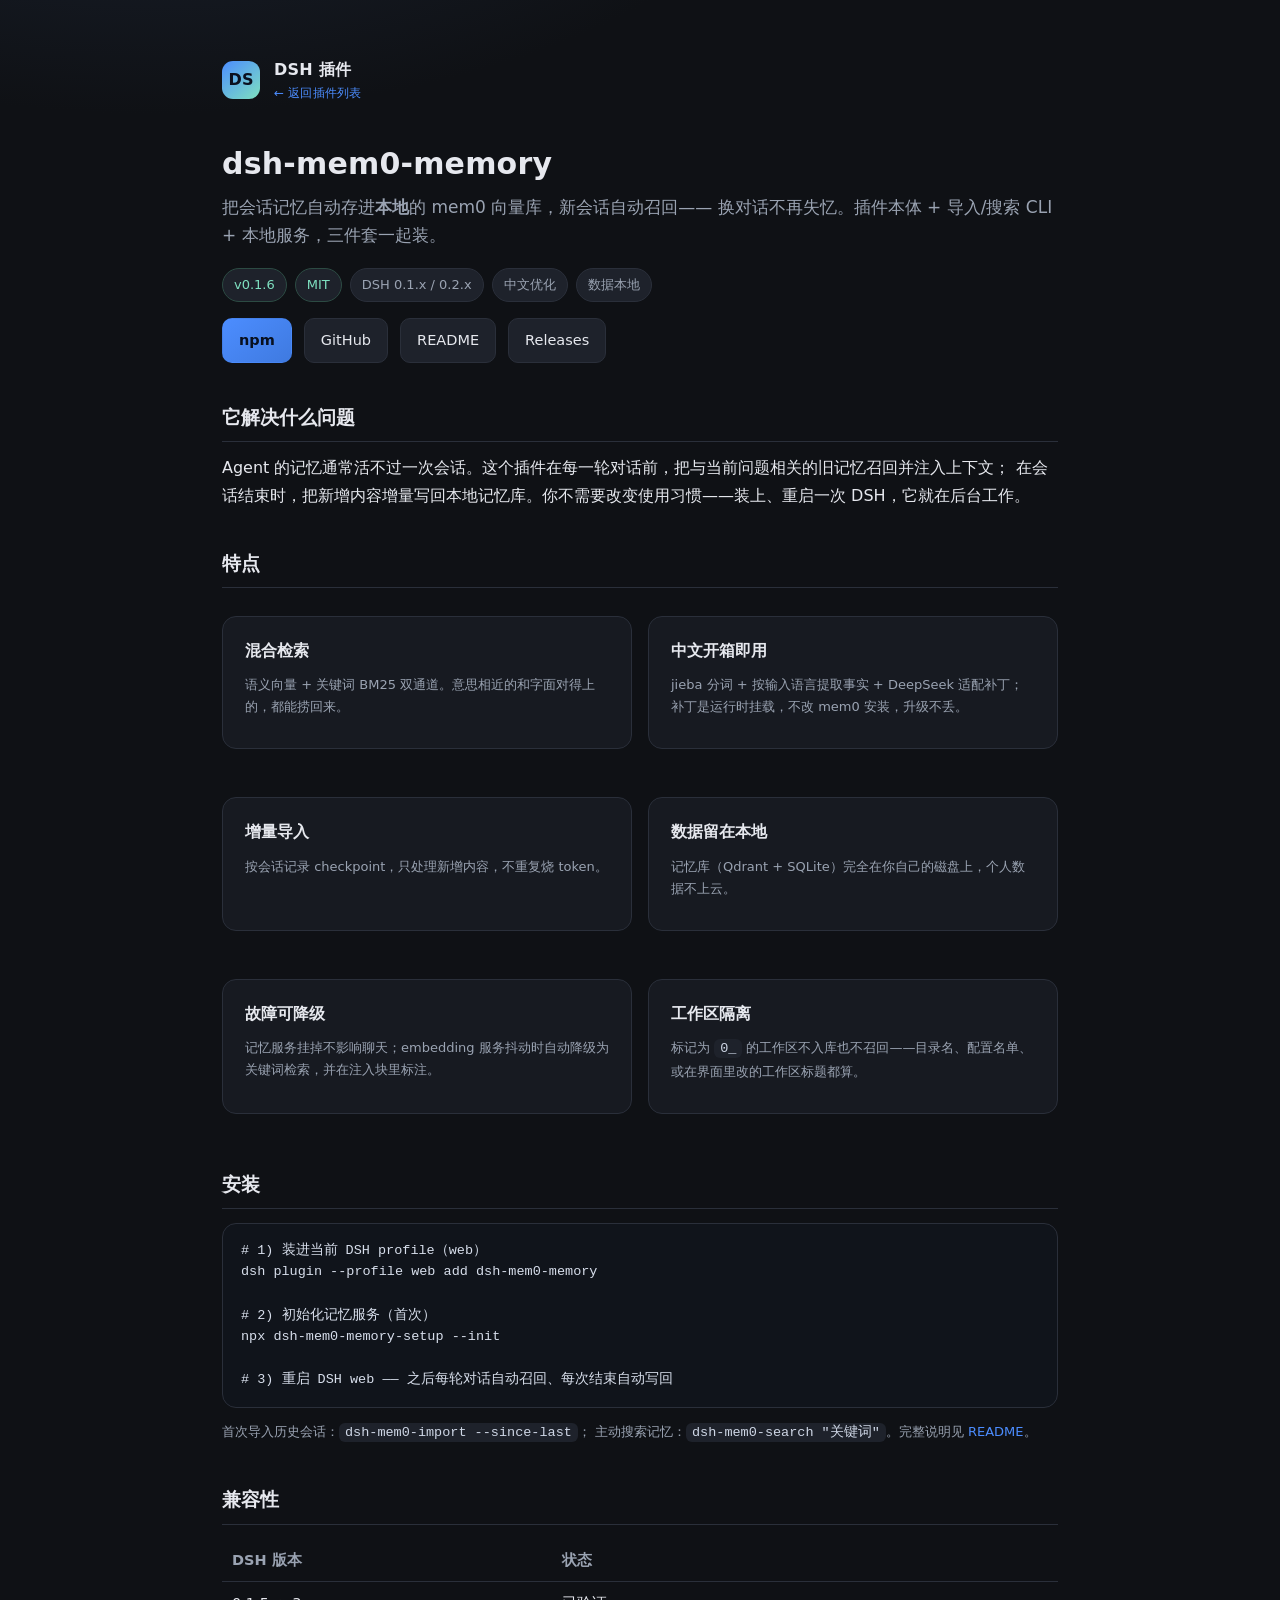
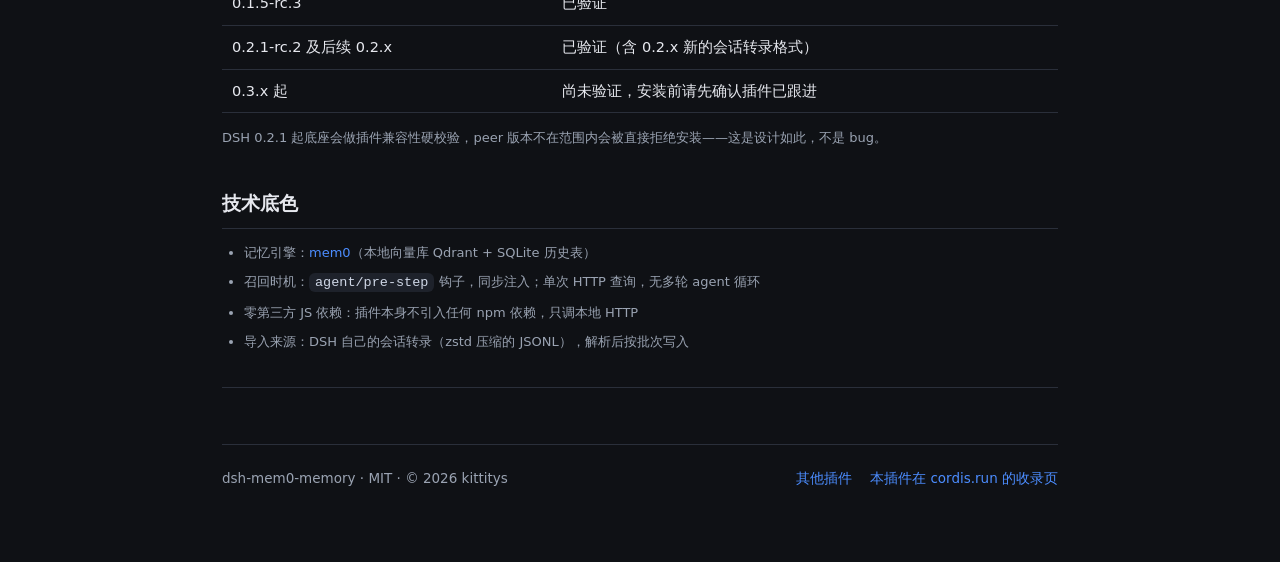
==== dsh-mem0-memory/index.html @ a9300a58 "DSH plugins site: index + dsh-mem0-memory page (static, cordis.run backlink)" ====
<!doctype html>
<html lang="zh-CN">
<head>
  <meta charset="utf-8">
  <meta name="viewport" content="width=device-width, initial-scale=1">
  <title>dsh-mem0-memory · DSH 记忆插件</title>
  <meta name="description" content="把会话记忆自动存进本地 mem0 向量库，新会话自动召回。DeepSeek Harness 插件，中文优化、数据本地、增量导入。">
  <link rel="stylesheet" href="../assets/site.css">
</head>
<body>
<div class="wrap">

  <header class="site">
    <div class="mark">DS</div>
    <div class="who">DSH 插件
      <small><a href="../">← 返回插件列表</a></small>
    </div>
  </header>

  <h1>dsh-mem0-memory</h1>
  <p class="lede">
    把会话记忆自动存进<strong>本地</strong>的 mem0 向量库，新会话自动召回——
    换对话不再失忆。插件本体 + 导入/搜索 CLI + 本地服务，三件套一起装。
  </p>

  <div class="badges">
    <span class="badge on">v0.1.6</span>
    <span class="badge on">MIT</span>
    <span class="badge">DSH 0.1.x / 0.2.x</span>
    <span class="badge">中文优化</span>
    <span class="badge">数据本地</span>
  </div>

  <div class="links">
    <a class="btn primary" href="https://www.npmjs.com/package/dsh-mem0-memory">npm</a>
    <a class="btn" href="https://github.com/kittitys/dsh-mem0-memory">GitHub</a>
    <a class="btn" href="https://github.com/kittitys/dsh-mem0-memory/blob/master/README.md">README</a>
    <a class="btn" href="https://github.com/kittitys/dsh-mem0-memory/releases">Releases</a>
  </div>

  <h2>它解决什么问题</h2>
  <p>
    Agent 的记忆通常活不过一次会话。这个插件在每一轮对话前，把与当前问题相关的旧记忆召回并注入上下文；
    在会话结束时，把新增内容增量写回本地记忆库。你不需要改变使用习惯——装上、重启一次 DSH，它就在后台工作。
  </p>

  <h2>特点</h2>
  <div class="grid">
    <div class="card">
      <h3>混合检索</h3>
      <p class="small muted">语义向量 + 关键词 BM25 双通道。意思相近的和字面对得上的，都能捞回来。</p>
    </div>
    <div class="card">
      <h3>中文开箱即用</h3>
      <p class="small muted">jieba 分词 + 按输入语言提取事实 + DeepSeek 适配补丁；补丁是运行时挂载，不改 mem0 安装，升级不丢。</p>
    </div>
    <div class="card">
      <h3>增量导入</h3>
      <p class="small muted">按会话记录 checkpoint，只处理新增内容，不重复烧 token。</p>
    </div>
    <div class="card">
      <h3>数据留在本地</h3>
      <p class="small muted">记忆库（Qdrant + SQLite）完全在你自己的磁盘上，个人数据不上云。</p>
    </div>
    <div class="card">
      <h3>故障可降级</h3>
      <p class="small muted">记忆服务挂掉不影响聊天；embedding 服务抖动时自动降级为关键词检索，并在注入块里标注。</p>
    </div>
    <div class="card">
      <h3>工作区隔离</h3>
      <p class="small muted">标记为 <code>0_</code> 的工作区不入库也不召回——目录名、配置名单、或在界面里改的工作区标题都算。</p>
    </div>
  </div>

  <h2>安装</h2>
  <pre><code># 1) 装进当前 DSH profile（web）
dsh plugin --profile web add dsh-mem0-memory

# 2) 初始化记忆服务（首次）
npx dsh-mem0-memory-setup --init

# 3) 重启 DSH web —— 之后每轮对话自动召回、每次结束自动写回</code></pre>
  <p class="small muted">
    首次导入历史会话：<code>dsh-mem0-import --since-last</code>；
    主动搜索记忆：<code>dsh-mem0-search "关键词"</code>。完整说明见
    <a href="https://github.com/kittitys/dsh-mem0-memory#readme">README</a>。
  </p>

  <h2>兼容性</h2>
  <table>
    <tr><th>DSH 版本</th><th>状态</th></tr>
    <tr><td>0.1.5-rc.3</td><td>已验证</td></tr>
    <tr><td>0.2.1-rc.2 及后续 0.2.x</td><td>已验证（含 0.2.x 新的会话转录格式）</td></tr>
    <tr><td>0.3.x 起</td><td>尚未验证，安装前请先确认插件已跟进</td></tr>
  </table>
  <p class="small muted">
    DSH 0.2.1 起底座会做插件兼容性硬校验，peer 版本不在范围内会被直接拒绝安装——这是设计如此，不是 bug。
  </p>

  <h2>技术底色</h2>
  <ul class="small muted">
    <li>记忆引擎：<a href="https://github.com/mem0ai/mem0">mem0</a>（本地向量库 Qdrant + SQLite 历史表）</li>
    <li>召回时机：<code>agent/pre-step</code> 钩子，同步注入；单次 HTTP 查询，无多轮 agent 循环</li>
    <li>零第三方 JS 依赖：插件本身不引入任何 npm 依赖，只调本地 HTTP</li>
    <li>导入来源：DSH 自己的会话转录（zstd 压缩的 JSONL），解析后按批次写入</li>
  </ul>

  <hr>

  <footer class="site">
    <span>dsh-mem0-memory · MIT · © 2026 kittitys</span>
    <nav>
      <a href="../">其他插件</a>
      <a href="https://cordis.run">本插件在 cordis.run 的收录页</a>
    </nav>
  </footer>

</div>
</body>
</html>
---- assets/site.css ----
/* dsh-plugins-site — 单文件样式（无外部依赖，无追踪脚本） */
:root {
  --bg: #0f1115;
  --panel: #171a21;
  --panel-2: #1e222b;
  --text: #e6e8ee;
  --muted: #9aa3b2;
  --line: #2a2f3a;
  --accent: #4c8dff;
  --accent-2: #7ee0c0;
  --code-bg: #10141b;
  --radius: 14px;
}

* { box-sizing: border-box; }

html, body { margin: 0; padding: 0; }

body {
  background: radial-gradient(1200px 600px at 12% -10%, #1b2331 0%, var(--bg) 55%) no-repeat, var(--bg);
  color: var(--text);
  font: 16px/1.7 "Segoe UI", "PingFang SC", "Microsoft YaHei", system-ui, -apple-system, sans-serif;
  -webkit-font-smoothing: antialiased;
}

a { color: var(--accent); text-decoration: none; }
a:hover { text-decoration: underline; }

.wrap { max-width: 880px; margin: 0 auto; padding: 56px 22px 72px; }

header.site { display: flex; align-items: center; gap: 14px; margin-bottom: 40px; }
header.site .mark {
  width: 38px; height: 38px; border-radius: 11px; flex: 0 0 auto;
  background: linear-gradient(140deg, var(--accent), var(--accent-2));
  display: grid; place-items: center; color: #0b1020; font-weight: 700;
}
header.site .who { font-weight: 600; letter-spacing: .2px; }
header.site .who small { display: block; color: var(--muted); font-weight: 400; font-size: 12px; }

h1 { font-size: 30px; line-height: 1.3; margin: 0 0 10px; letter-spacing: .2px; }
h2 { font-size: 19px; margin: 38px 0 12px; padding-bottom: 8px; border-bottom: 1px solid var(--line); }
h3 { font-size: 16px; margin: 22px 0 8px; color: var(--text); }
p { margin: 10px 0; }
.lede { color: var(--muted); font-size: 17px; }
.muted { color: var(--muted); }
.small { font-size: 13px; }

ul { padding-left: 22px; }
li { margin: 7px 0; }

code, pre { font-family: "Cascadia Mono", Consolas, "Courier New", monospace; font-size: 13.5px; }
code { background: var(--panel-2); padding: 2px 6px; border-radius: 6px; color: #cfd7e6; }
pre {
  background: var(--code-bg); border: 1px solid var(--line); border-radius: var(--radius);
  padding: 16px 18px; overflow-x: auto; line-height: 1.6;
}
pre code { background: none; padding: 0; color: #d7deeb; }

.card {
  background: var(--panel); border: 1px solid var(--line); border-radius: var(--radius);
  padding: 20px 22px; margin: 16px 0;
}
.card h3 { margin-top: 0; }

.badges { display: flex; flex-wrap: wrap; gap: 8px; margin: 18px 0 6px; }
.badge {
  display: inline-block; padding: 5px 11px; border-radius: 999px;
  background: var(--panel-2); border: 1px solid var(--line); color: var(--muted); font-size: 13px;
}
.badge.on { color: var(--accent-2); border-color: #2c4b43; }

.links { display: flex; flex-wrap: wrap; gap: 12px; margin-top: 16px; }
.btn {
  display: inline-block; padding: 9px 16px; border-radius: 10px;
  border: 1px solid var(--line); background: var(--panel-2); color: var(--text); font-size: 14.5px;
}
.btn.primary { background: linear-gradient(140deg, var(--accent), #3f7ae0); border-color: transparent; color: #08101f; font-weight: 600; }
.btn:hover { text-decoration: none; border-color: #3b465a; }

table { width: 100%; border-collapse: collapse; margin: 14px 0; font-size: 14.5px; }
th, td { text-align: left; padding: 9px 10px; border-bottom: 1px solid var(--line); vertical-align: top; }
th { color: var(--muted); font-weight: 600; }

.grid { display: grid; grid-template-columns: 1fr 1fr; gap: 16px; }
@media (max-width: 720px) {
  .grid { grid-template-columns: 1fr; }
  .wrap { padding-top: 36px; }
  h1 { font-size: 25px; }
}

hr { border: 0; border-top: 1px solid var(--line); margin: 34px 0; }

footer.site {
  margin-top: 56px; padding-top: 22px; border-top: 1px solid var(--line);
  color: var(--muted); font-size: 13.5px;
  display: flex; flex-wrap: wrap; gap: 8px 18px; justify-content: space-between;
}
footer.site nav { display: flex; flex-wrap: wrap; gap: 18px; }
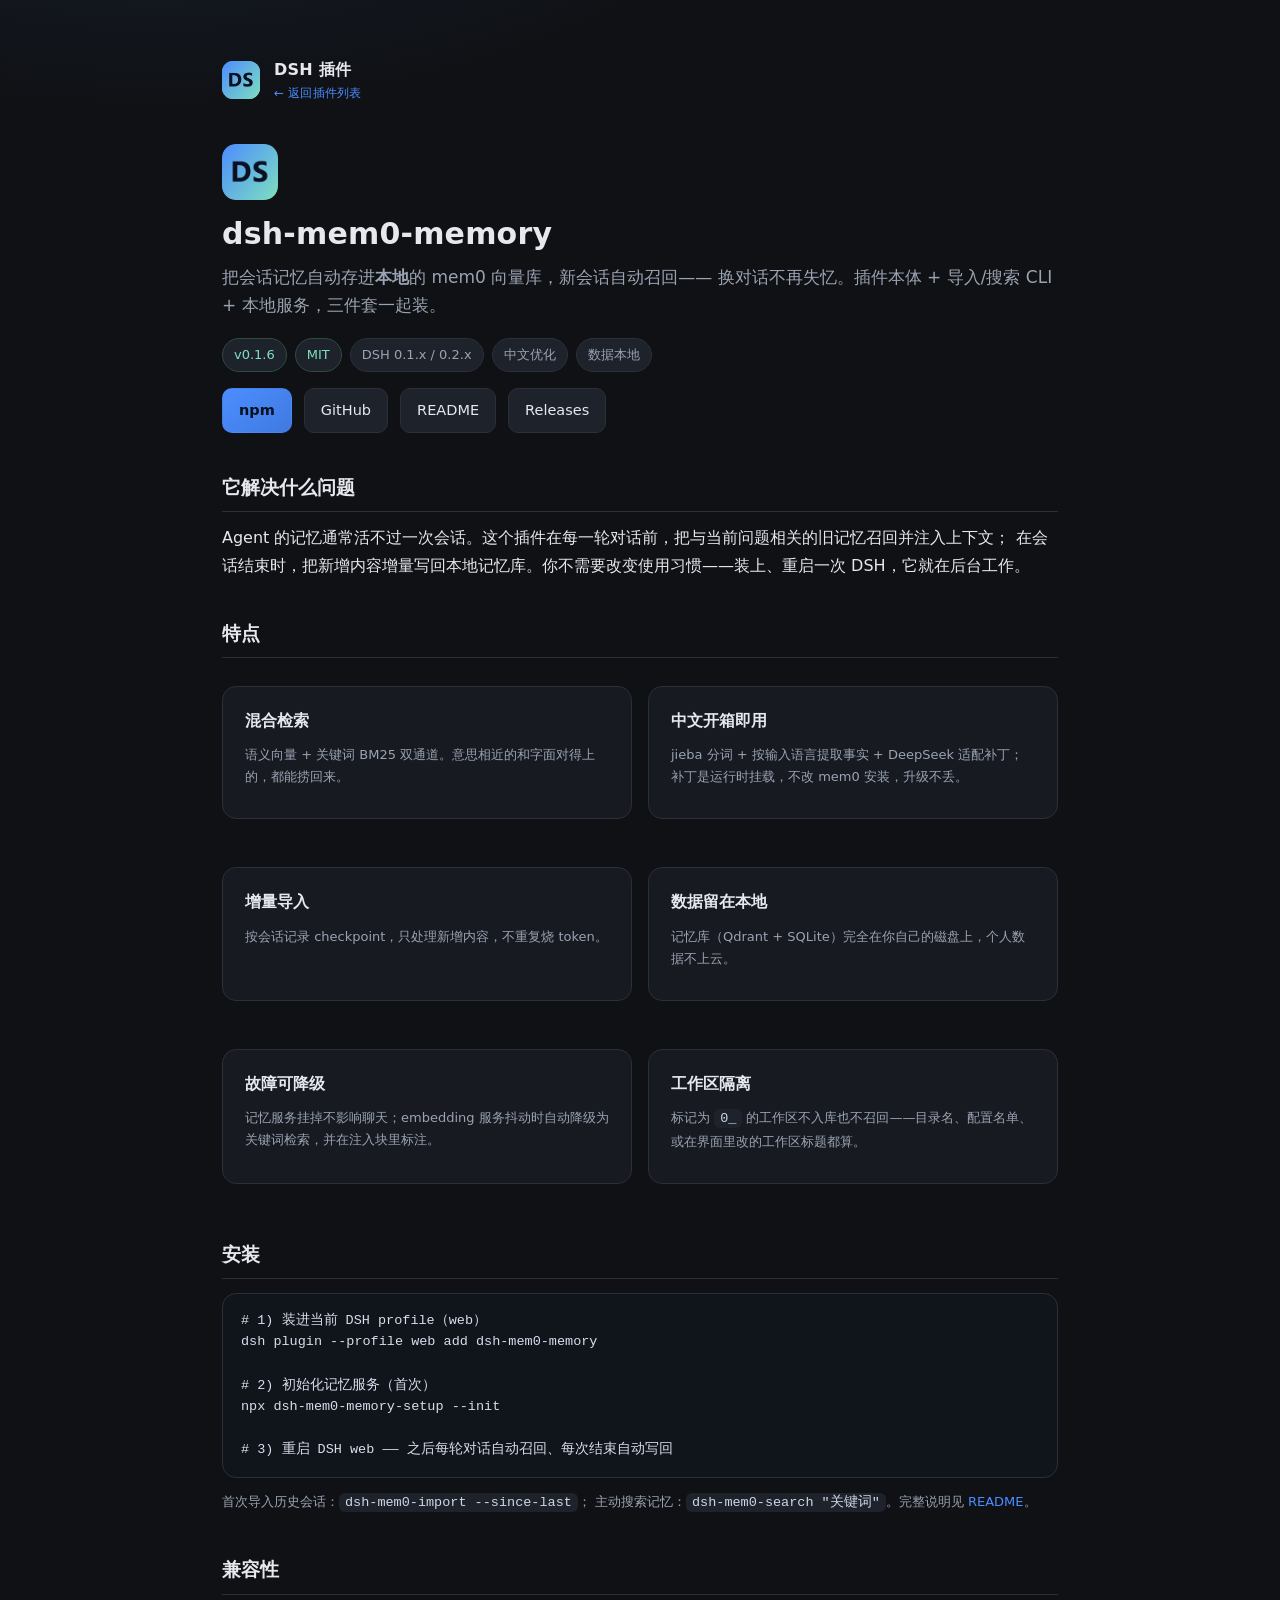
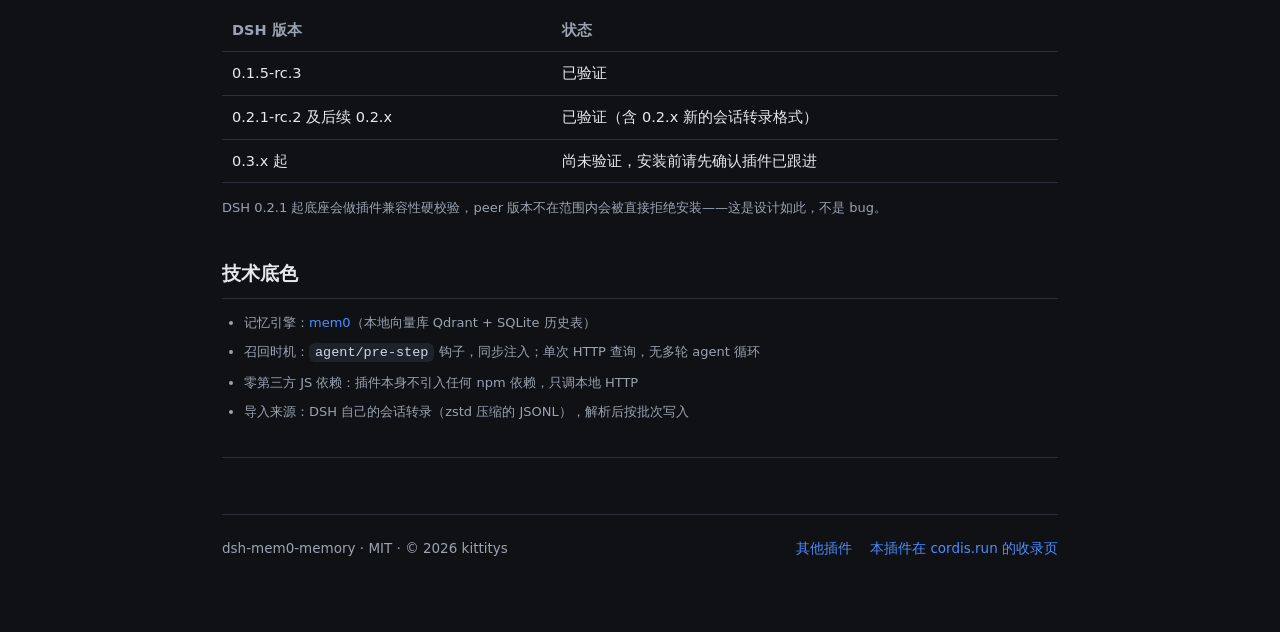
==== commit 4815129b: "add plugin icon (512/256/128 PNG + SVG), favicon, icon in header and plugin hero" ====
--- a/dsh-mem0-memory/index.html
+++ b/dsh-mem0-memory/index.html
@@ -5,18 +5,21 @@
   <meta name="viewport" content="width=device-width, initial-scale=1">
   <title>dsh-mem0-memory · DSH 记忆插件</title>
   <meta name="description" content="把会话记忆自动存进本地 mem0 向量库，新会话自动召回。DeepSeek Harness 插件，中文优化、数据本地、增量导入。">
+  <link rel="icon" href="../favicon.svg" type="image/svg+xml">
+  <link rel="alternate icon" href="../favicon.png">
   <link rel="stylesheet" href="../assets/site.css">
 </head>
 <body>
 <div class="wrap">
 
   <header class="site">
-    <div class="mark">DS</div>
+    <div class="mark"><img src="../assets/icon/dsh-mem0-memory-icon-128.png" alt="dsh-mem0-memory" width="38" height="38"></div>
     <div class="who">DSH 插件
       <small><a href="../">← 返回插件列表</a></small>
     </div>
   </header>
 
+  <p class="brand"><img src="../assets/icon/dsh-mem0-memory-icon-128.png" alt="dsh-mem0-memory 图标" width="56" height="56"></p>
   <h1>dsh-mem0-memory</h1>
   <p class="lede">
     把会话记忆自动存进<strong>本地</strong>的 mem0 向量库，新会话自动召回——
--- a/assets/site.css
+++ b/assets/site.css
@@ -96,3 +96,7 @@
   display: flex; flex-wrap: wrap; gap: 8px 18px; justify-content: space-between;
 }
 footer.site nav { display: flex; flex-wrap: wrap; gap: 18px; }
+
+.brand { margin: 0 0 14px; }
+.brand img { display: block; border-radius: 14px; }
+header.site .mark img { display: block; border-radius: 11px; }
